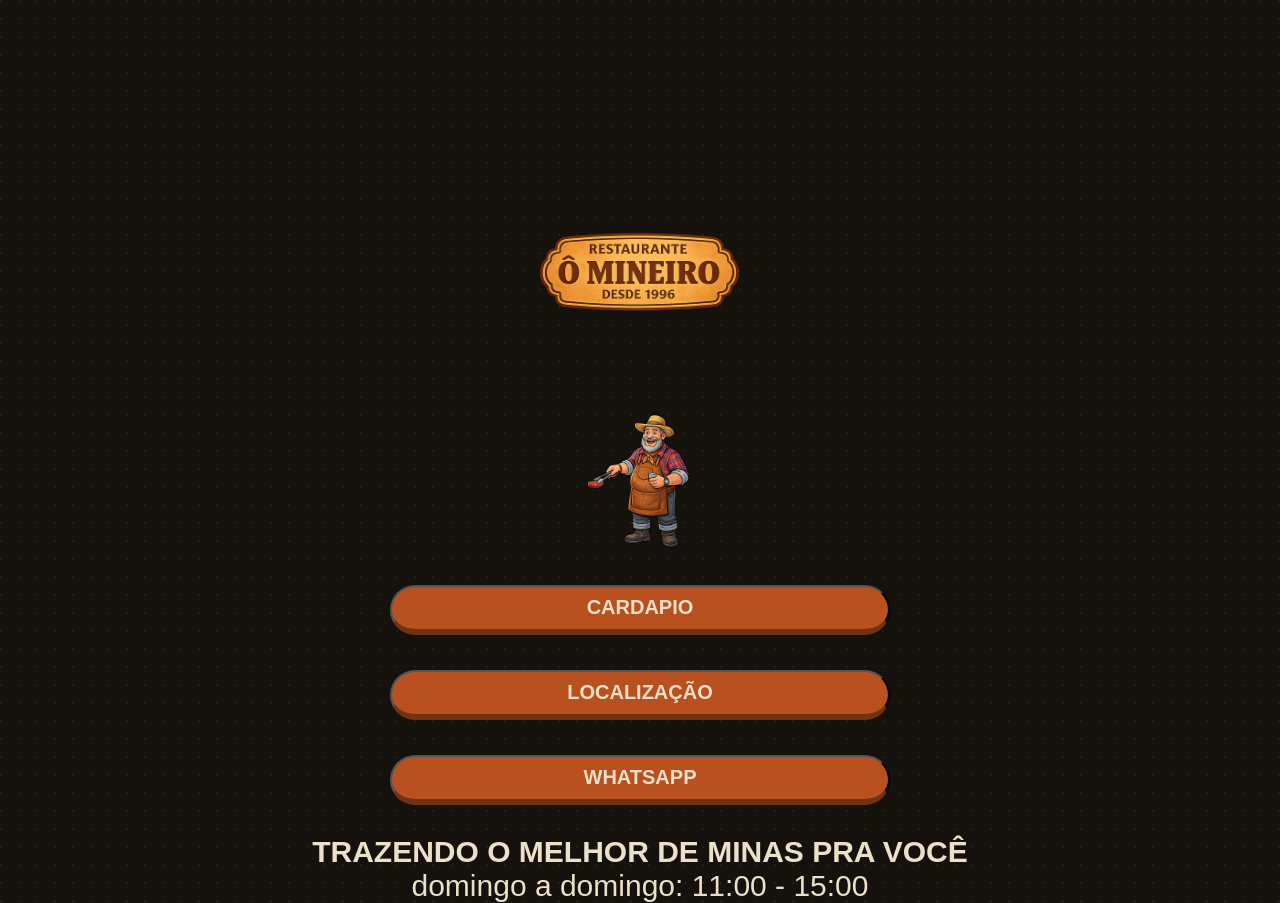
==== index.html @ f670460f "o-mineiro-mobile-pt2" ====
<!doctype html>
<html lang="pt-BR">
  <head>
    <meta charset="UTF-8" />
    <meta name="viewport" content="width=device-width, initial-scale=1.0" />
    <title>Ô Mineiro</title>
    <link rel="stylesheet" href="style.css" />
  </head>

  <body class="index">
    <img
      src="assets/logo-o-mineiro.png"
      alt="Ô Mineiro — Restaurante desde 1996"
      class="logo"
    />

    <img
      src="assets/mascote-o-mineiro.png"
      alt="Mascote Ô Mineiro"
      class="mascote"
    />

    <div class="btn">
      <input
        type="button"
        value="CARDAPIO"
        onclick="location.href = 'cardapio.html'"
      />
      <input
        type="button"
        value="LOCALIZAÇÃO"
        onclick="location.href = 'localizacao.html'"
      />
      <input
        type="button"
        value="WHATSAPP"
        onclick="window.open('https://wa.me/5581993735673', '_blank')"
      />
    </div>

    <div class="horario">
      <h4>TRAZENDO O MELHOR DE MINAS PRA VOCÊ</h4>
      <p>domingo a domingo: 11:00 - 15:00</p>
    </div>
  </body>
</html>
---- style.css ----
:root {
    --paper: #15110D;
    --ink: #EDE0C8;
    --telha: #B8501F;
    --ouro: #DB9A3F;
}

* {
    margin: 0;
    padding: 0;
    box-sizing: border-box;
}


body {
    margin: 0;
    background: var(--paper);
    background-image:
        radial-gradient(circle at 1px 1px, rgba(237, 224, 200, 0.06) 1px, transparent 0);
    background-size: 18px 18px;
    color: var(--ink);
    font-family: 'Public Sans', sans-serif;
    -webkit-font-smoothing: antialiased;
    animation: surgir 1s ease-in-out forwards;
    display: grid;
    gap: 16px;
}

@keyframes surgir {
    0% {
        opacity: 0;
        transform: translateY(-20px);
    }

    100% {
        opacity: 1;
    }
}

body.index {
    font-size: 30px;
    text-align: center;
    gap: 30px;
    margin-top: 175px;
    color: var(--ink);
}

.logo {
    width: 100%;
    max-width: 320px;
    margin: 0 auto;
    height: auto;
}

.mascote {
    width: 100%;
    max-width: 220px;
    margin: -10px auto 0;
    height: auto;
}

div.btn {
    display: flex;
    flex-direction: column;
    justify-content: center;
    align-items: center;
    background-position: center;
    gap: 35px;
}

div.btn input {
    width: 100%;
    max-width: 500px;
    height: 50px;
    border-radius: 30px;
    background-color: var(--telha);
    color: var(--ink);
    font-size: 20px;
    cursor: pointer;
    border-bottom: 6px solid #6F3212;
    font-weight: bold;

}

div.btn input:hover {
    background-color: #D06A34;
    border-bottom: 6px solid #6F3212;
    transform: translateY(-2px);
    transition: all 0.3s ease-in-out;
}

/* ===== MOBILE ===== */
@media (max-width: 640px) {
    body.index {
        font-size: 22px;
        margin-top: 60px;
        padding: 0 20px;
    }

    .logo {
        max-width: 220px;
    }

    .mascote {
        max-width: 160px;
    }

    div.btn {
        width: 100%;
        gap: 22px;
    }

    div.btn input {
        width: 100%;
        font-size: 17px;
        height: 46px;
    }

    .horario h4 {
        font-size: 16px;
    }

    .horario p {
        font-size: 14px;
    }
}
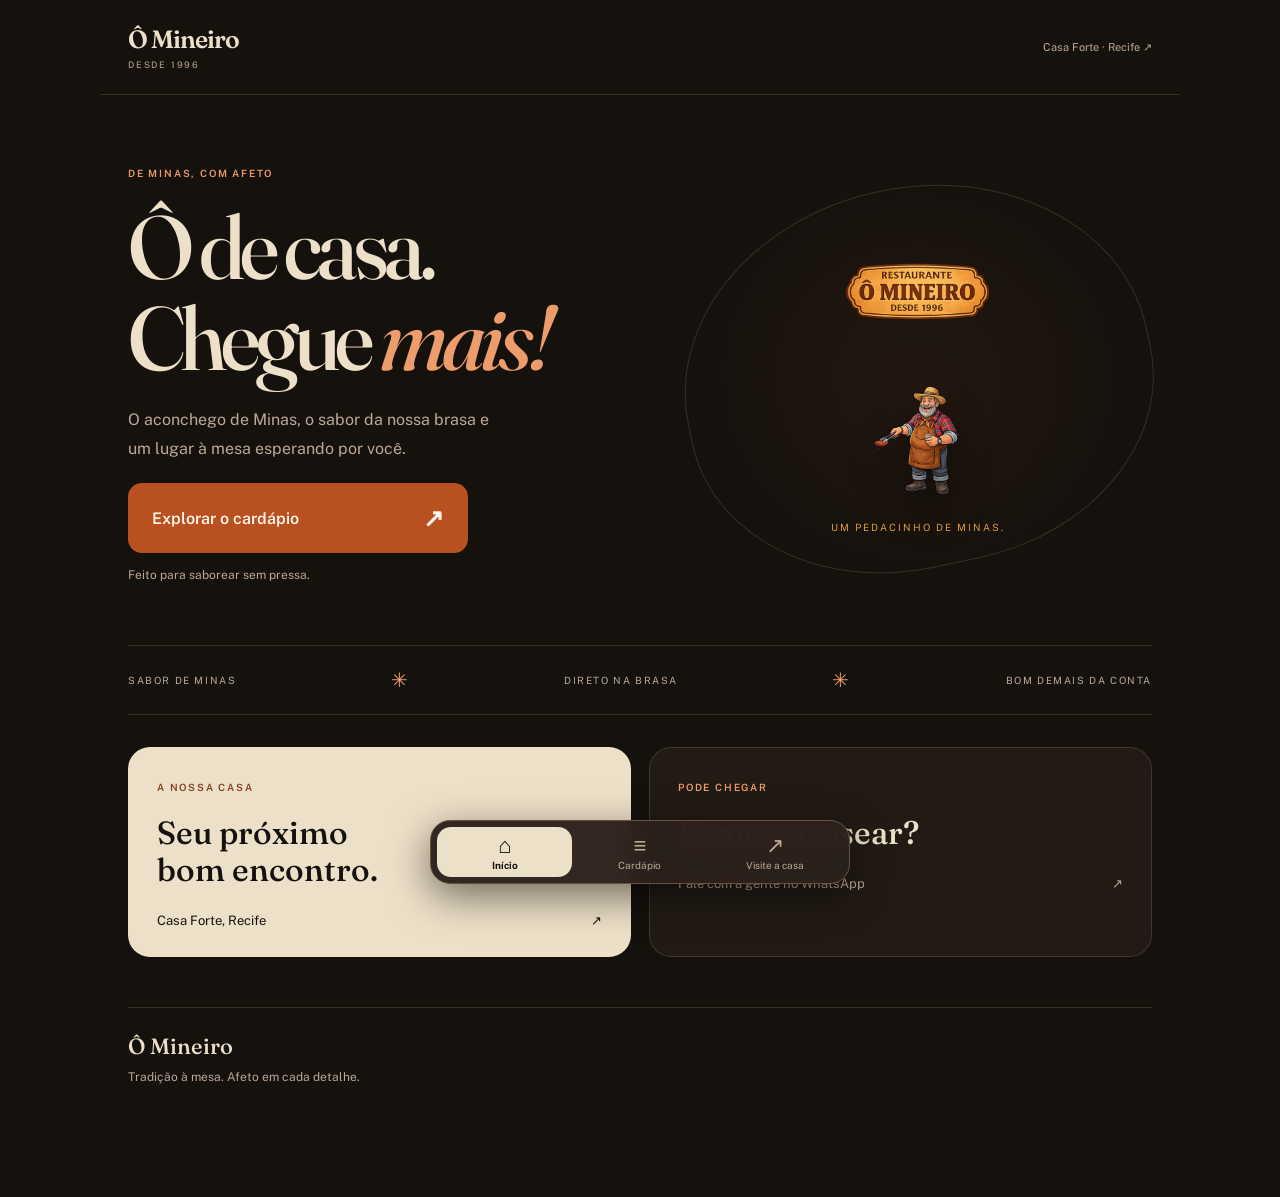
==== commit 6c4ca888: "Moderniza visual do cardapio com navegacao mobile" ====
--- a/index.html
+++ b/index.html
@@ -1,46 +1,66 @@
 <!doctype html>
 <html lang="pt-BR">
-  <head>
-    <meta charset="UTF-8" />
-    <meta name="viewport" content="width=device-width, initial-scale=1.0" />
-    <title>Ô Mineiro</title>
-    <link rel="stylesheet" href="style.css" />
-  </head>
-
-  <body class="index">
-    <img
-      src="assets/logo-o-mineiro.png"
-      alt="Ô Mineiro — Restaurante desde 1996"
-      class="logo"
-    />
-
-    <img
-      src="assets/mascote-o-mineiro.png"
-      alt="Mascote Ô Mineiro"
-      class="mascote"
-    />
-
-    <div class="btn">
-      <input
-        type="button"
-        value="CARDAPIO"
-        onclick="location.href = 'cardapio.html'"
-      />
-      <input
-        type="button"
-        value="LOCALIZAÇÃO"
-        onclick="location.href = 'localizacao.html'"
-      />
-      <input
-        type="button"
-        value="WHATSAPP"
-        onclick="window.open('https://wa.me/5581993735673', '_blank')"
-      />
-    </div>
-
-    <div class="horario">
-      <h4>TRAZENDO O MELHOR DE MINAS PRA VOCÊ</h4>
-      <p>domingo a domingo: 11:00 - 15:00</p>
-    </div>
-  </body>
-</html>
+<head>
+<meta charset="UTF-8">
+<meta name="viewport" content="width=device-width,initial-scale=1">
+<meta name="theme-color" content="#15110D">
+<title>Ô Mineiro — Um pedacinho de Minas</title>
+<link rel="preconnect" href="https://fonts.googleapis.com">
+<link rel="preconnect" href="https://fonts.gstatic.com" crossorigin>
+<link href="https://fonts.googleapis.com/css2?family=Fraunces:ital,wght@0,500;0,600;0,700;1,500&family=Public+Sans:wght@400;500;600;700&display=swap" rel="stylesheet">
+<link rel="stylesheet" href="style.css">
+</head>
+<body class="home">
+<a class="skip-link" href="#conteudo">Pular para o conteúdo</a>
+<header class="site-header">
+<a class="wordmark" href="index.html">Ô Mineiro<span>DESDE 1996</span>
+</a>
+<a class="header-location" href="localizacao.html">Casa Forte · Recife ↗</a>
+</header>
+<main id="conteudo" class="home-main">
+<section class="welcome">
+<div class="welcome-copy">
+<p class="eyebrow">DE MINAS, COM AFETO</p>
+<h1>Ô de casa.<br>Chegue <em>mais!</em>
+</h1>
+<p class="intro">O aconchego de Minas, o sabor da nossa brasa e um lugar à mesa esperando por você.</p>
+<a class="primary-action" href="cardapio.html">Explorar o cardápio <span aria-hidden="true">↗</span>
+</a>
+<p class="small-note">Feito para saborear sem pressa.</p>
+</div>
+<div class="brand-art">
+<span class="art-orbit" aria-hidden="true">
+</span>
+<img class="logo" src="assets/logo-o-mineiro.png" alt="Ô Mineiro — Restaurante desde 1996">
+<img class="mascote" src="assets/mascote-o-mineiro.png" alt="Mascote Ô Mineiro">
+<span class="art-caption">UM PEDACINHO DE MINAS.</span>
+</div>
+</section>
+<div class="ticker" aria-hidden="true">SABOR DE MINAS <span>✳</span> DIRETO NA BRASA <span>✳</span> BOM DEMAIS DA CONTA</div>
+<section class="home-links" aria-label="Conheça a casa">
+<a class="visit-card" href="localizacao.html">
+<span class="eyebrow">A NOSSA CASA</span>
+<h2>Seu próximo<br>bom encontro.</h2>
+<p>Casa Forte, Recife <span aria-hidden="true">↗</span>
+</p>
+</a>
+<a class="contact-card" href="https://wa.me/5581993735673" target="_blank" rel="noopener">
+<span class="eyebrow">PODE CHEGAR</span>
+<h2>Vamos prosear?</h2>
+<p>Fale com a gente no WhatsApp <span aria-hidden="true">↗</span>
+</p>
+</a>
+</section>
+<footer>Ô Mineiro <span>Tradição à mesa. Afeto em cada detalhe.</span>
+</footer>
+</main>
+<nav class="bottom-nav" aria-label="Navegação principal">
+<a href="index.html" aria-current="page">
+<span aria-hidden="true">⌂</span>Início</a>
+<a href="cardapio.html" >
+<span aria-hidden="true">≡</span>Cardápio</a>
+<a href="localizacao.html" >
+<span aria-hidden="true">↗</span>Visite a casa</a>
+</nav>
+</body>
+</html>
--- a/style.css
+++ b/style.css
@@ -1,126 +1,210 @@
-:root {
-    --paper: #15110D;
-    --ink: #EDE0C8;
-    --telha: #B8501F;
-    --ouro: #DB9A3F;
-}
+@import url("theme.css");
+.home-main {
+  max-width:1080px;
+  margin:auto;
+  padding:0 28px 110px
+}
+.welcome {
+  display:grid;
+  grid-template-columns:1.1fr 1fr;
+  align-items:center;
+  gap:40px;
+  padding:62px 0 48px
+}
+.welcome h1 {
+  font:500 clamp(56px,7vw,92px)/1.02 'Fraunces',Georgia,serif;
+  letter-spacing:-.055em;
+  margin:22px 0
+}
+.welcome h1 em {
+  color:var(--orange);
+  font-weight:500
+}
+.intro {
+  max-width:380px;
+  color:var(--muted);
+  line-height:1.8;
+  font-size:16px
+}
+.primary-action {
+  margin-top:20px;
+  display:flex;
+  justify-content:space-between;
+  align-items:center;
+  gap:40px;
+  background:var(--telha);
+  color:#fff5e8;
+  border-radius:14px;
+  padding:20px 24px;
+  max-width:340px;
+  font-weight:600;
+  transition:background .2s,transform .2s
+}
+.primary-action:hover {
+  background:#9d421a;
+  transform:translateY(-2px)
+}
+.primary-action span {
+  font-size:25px
+}
+.small-note {
+  font-size:12px;
+  color:var(--muted);
+  margin:15px 0
+}
+.brand-art {
+  position:relative;
+  min-height:440px;
+  display:flex;
+  flex-direction:column;
+  align-items:center;
+  justify-content:center;
+  background:radial-gradient(ellipse,#4b2b193d,transparent 70%)
+}
+.art-orbit {
+  position:absolute;
+  inset:30px 0;
+  border:1px solid var(--line);
+  border-radius:50% 50% 45% 45%;
+  transform:rotate(-12deg)
+}
+.logo {
+  position:relative;
+  width:230px;
+  max-width:80%;
+  height:auto
+}
+.mascote {
+  position:relative;
+  width:180px;
+  height:auto;
+  margin-top:6px;
+  filter:drop-shadow(0 18px 18px #0005)
+}
+.art-caption {
+  position:relative;
+  font-size:10px;
+  letter-spacing:.2em;
+  color:var(--gold);
+  margin-top:20px
+}
+.ticker {
+  display:flex;
+  align-items:center;
+  justify-content:space-between;
+  gap:12px;
+  border-block:1px solid var(--line);
+  padding:22px 0;
+  font-size:10px;
+  letter-spacing:.16em;
+  color:var(--muted)
+}
+.ticker span {
+  color:var(--orange);
+  font-size:20px
+}
+.home-links {
+  display:grid;
+  grid-template-columns:1fr 1fr;
+  gap:18px;
+  margin-top:32px
+}
+.home-links>a {
+  border:1px solid var(--line);
+  border-radius:22px;
+  padding:28px;
+  transition:border-color .2s
+}
+.home-links>a:hover {
+  border-color:var(--orange)
+}
+.visit-card {
+  background:var(--cream);
+  color:var(--paper)
+}
+.visit-card .eyebrow {
+  color:#853c1c
+}
+.home-links h2 {
+  font:500 32px/1.15 'Fraunces',Georgia,serif;
+  margin:20px 0
+}
+.home-links p {
+  font-size:13px;
+  display:flex;
+  justify-content:space-between;
+  gap:14px;
+  margin:24px 0 0
+}
+.contact-card {
+  background:var(--surface)
+}
+.contact-card p {
+  color:var(--muted)
+}
+@media(max-width:640px) {
+  .home-main {
+    padding-inline:20px
+  }
+  .welcome {
+    grid-template-columns:1fr;
+    gap:10px;
+    padding:32px 0
+  }
+  .welcome h1 {
+    font-size:60px;
+    margin:16px 0
+  }
+  .intro {
+    font-size:14px;
+    max-width:320px
+  }
+  .primary-action {
+    max-width:none;
+    padding:17px 20px
+  }
+  .brand-art {
+    min-height:290px
+  }
+  .logo {
+    width:165px
+  }
+  .mascote {
+    width:120px
+  }
+  .art-orbit {
+    inset:12px 30px
+  }
+  .art-caption {
+    margin-top:10px;
+    font-size:9px
+  }
+  .ticker {
+    font-size:8px;
+    letter-spacing:.06em;
+    padding:16px 0;
+    gap:8px
+  }
+  .ticker span {
+    font-size:14px
+  }
+  .home-links {
+    grid-template-columns:1fr;
+    gap:12px;
+    margin-top:24px
+  }
+  .home-links>a {
+    padding:24px
+  }
+  .home-links h2 br {
+    display:none
+  }
+  .home-links h2 {
+    font-size:28px;
+    margin:12px 0
+  }
+  .home-links p {
+    margin-top:18px
+  }
 
-* {
-    margin: 0;
-    padding: 0;
-    box-sizing: border-box;
-}
-
-
-body {
-    margin: 0;
-    background: var(--paper);
-    background-image:
-        radial-gradient(circle at 1px 1px, rgba(237, 224, 200, 0.06) 1px, transparent 0);
-    background-size: 18px 18px;
-    color: var(--ink);
-    font-family: 'Public Sans', sans-serif;
-    -webkit-font-smoothing: antialiased;
-    animation: surgir 1s ease-in-out forwards;
-    display: grid;
-    gap: 16px;
-}
-
-@keyframes surgir {
-    0% {
-        opacity: 0;
-        transform: translateY(-20px);
-    }
-
-    100% {
-        opacity: 1;
-    }
-}
-
-body.index {
-    font-size: 30px;
-    text-align: center;
-    gap: 30px;
-    margin-top: 175px;
-    color: var(--ink);
-}
-
-.logo {
-    width: 100%;
-    max-width: 320px;
-    margin: 0 auto;
-    height: auto;
-}
-
-.mascote {
-    width: 100%;
-    max-width: 220px;
-    margin: -10px auto 0;
-    height: auto;
-}
-
-div.btn {
-    display: flex;
-    flex-direction: column;
-    justify-content: center;
-    align-items: center;
-    background-position: center;
-    gap: 35px;
-}
-
-div.btn input {
-    width: 100%;
-    max-width: 500px;
-    height: 50px;
-    border-radius: 30px;
-    background-color: var(--telha);
-    color: var(--ink);
-    font-size: 20px;
-    cursor: pointer;
-    border-bottom: 6px solid #6F3212;
-    font-weight: bold;
-
-}
-
-div.btn input:hover {
-    background-color: #D06A34;
-    border-bottom: 6px solid #6F3212;
-    transform: translateY(-2px);
-    transition: all 0.3s ease-in-out;
-}
-
-/* ===== MOBILE ===== */
-@media (max-width: 640px) {
-    body.index {
-        font-size: 22px;
-        margin-top: 60px;
-        padding: 0 20px;
-    }
-
-    .logo {
-        max-width: 220px;
-    }
-
-    .mascote {
-        max-width: 160px;
-    }
-
-    div.btn {
-        width: 100%;
-        gap: 22px;
-    }
-
-    div.btn input {
-        width: 100%;
-        font-size: 17px;
-        height: 46px;
-    }
-
-    .horario h4 {
-        font-size: 16px;
-    }
-
-    .horario p {
-        font-size: 14px;
-    }
-}+}
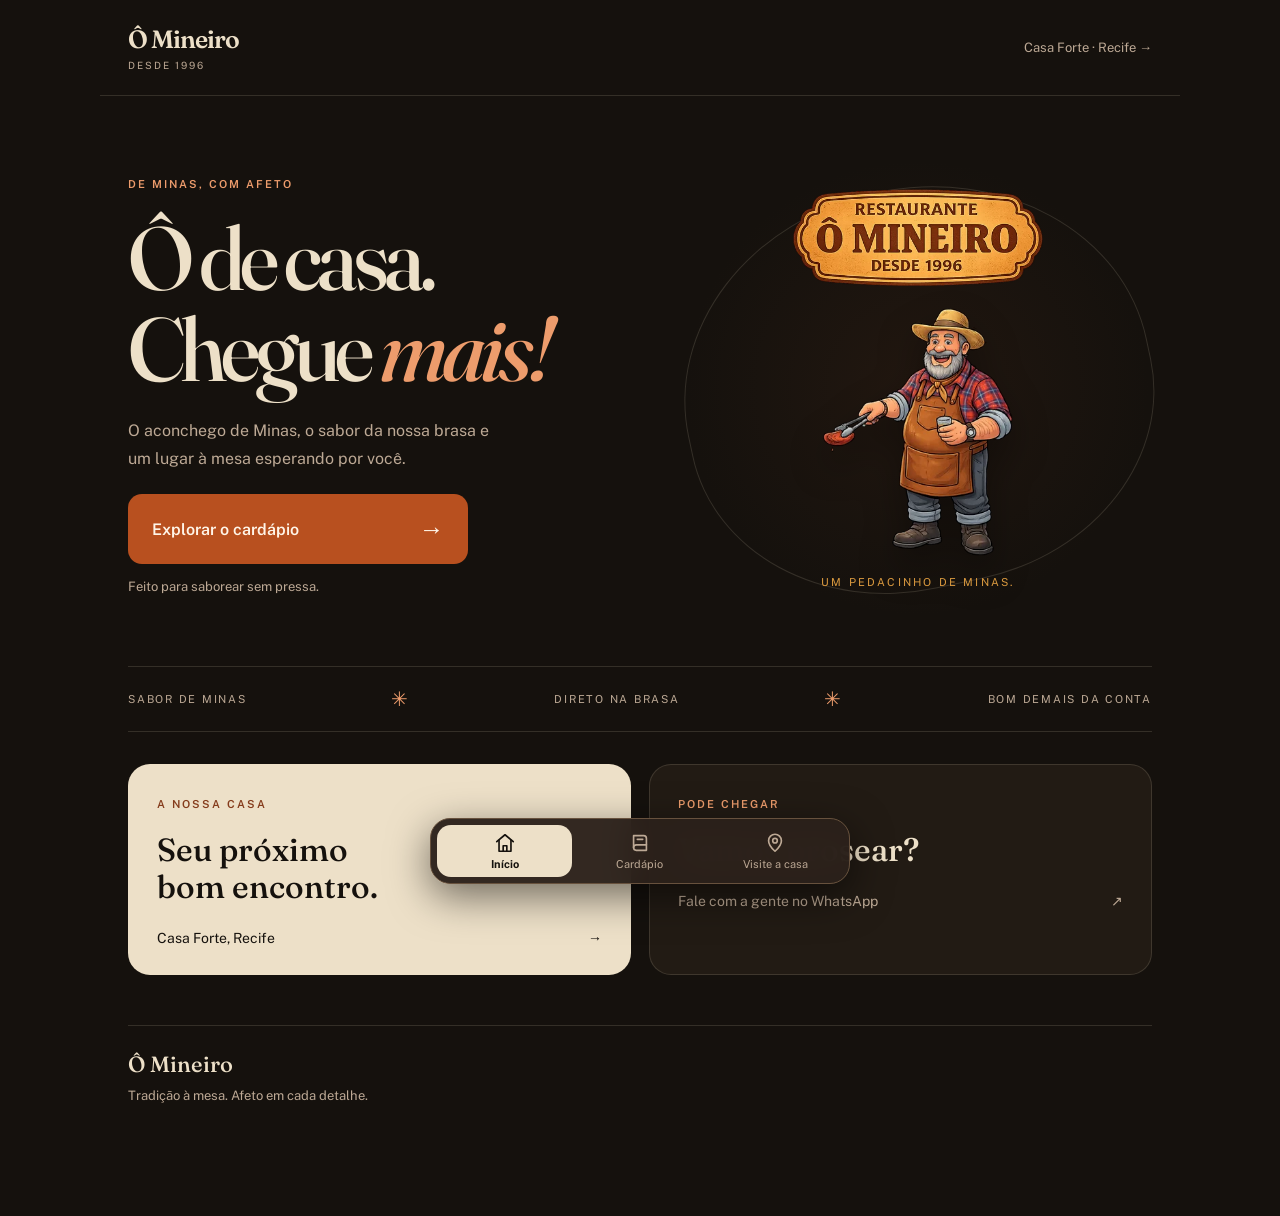
==== commit a765909f: "Cardapio: espetinhos, caldinhos e novos petiscos; corrige links de compartilhamento" ====
--- a/index.html
+++ b/index.html
@@ -1,66 +1,83 @@
 <!doctype html>
 <html lang="pt-BR">
 <head>
-<meta charset="UTF-8">
-<meta name="viewport" content="width=device-width,initial-scale=1">
-<meta name="theme-color" content="#15110D">
-<title>Ô Mineiro — Um pedacinho de Minas</title>
-<link rel="preconnect" href="https://fonts.googleapis.com">
-<link rel="preconnect" href="https://fonts.gstatic.com" crossorigin>
-<link href="https://fonts.googleapis.com/css2?family=Fraunces:ital,wght@0,500;0,600;0,700;1,500&family=Public+Sans:wght@400;500;600;700&display=swap" rel="stylesheet">
-<link rel="stylesheet" href="style.css">
+  <meta charset="UTF-8">
+  <meta name="viewport" content="width=device-width, initial-scale=1">
+  <meta name="theme-color" content="#15110D">
+  <title>Ô Mineiro — Um pedacinho de Minas</title>
+  <meta name="description" content="Ô Mineiro, restaurante de comida mineira em Casa Forte, Recife. Hambúrgueres, espetinhos na brasa, petiscos e caldinhos com o aconchego de Minas.">
+
+  <link rel="icon" type="image/png" href="assets/favicon.png">
+  <link rel="apple-touch-icon" href="assets/apple-touch-icon.png">
+
+  <meta property="og:type" content="website">
+  <meta property="og:site_name" content="Ô Mineiro">
+  <meta property="og:locale" content="pt_BR">
+  <meta property="og:title" content="Ô Mineiro — Um pedacinho de Minas">
+  <meta property="og:description" content="O aconchego de Minas e o sabor da brasa em Casa Forte, Recife.">
+  <meta property="og:url" content="https://dev-juanvictor.github.io/o-mineiro-mobile-2pt/">
+  <meta property="og:image" content="https://dev-juanvictor.github.io/o-mineiro-mobile-2pt/assets/og-image.jpg">
+  <meta property="og:image:width" content="1200">
+  <meta property="og:image:height" content="630">
+  <meta name="twitter:card" content="summary_large_image">
+
+  <link rel="preconnect" href="https://fonts.googleapis.com">
+  <link rel="preconnect" href="https://fonts.gstatic.com" crossorigin>
+  <link href="https://fonts.googleapis.com/css2?family=Fraunces:ital,opsz,wght@0,9..144,500;0,9..144,600;1,9..144,500&family=Public+Sans:wght@400;500;600;700&display=swap" rel="stylesheet">
+  <link rel="stylesheet" href="theme.css">
+  <link rel="stylesheet" href="style.css">
 </head>
 <body class="home">
-<a class="skip-link" href="#conteudo">Pular para o conteúdo</a>
-<header class="site-header">
-<a class="wordmark" href="index.html">Ô Mineiro<span>DESDE 1996</span>
-</a>
-<a class="header-location" href="localizacao.html">Casa Forte · Recife ↗</a>
-</header>
-<main id="conteudo" class="home-main">
-<section class="welcome">
-<div class="welcome-copy">
-<p class="eyebrow">DE MINAS, COM AFETO</p>
-<h1>Ô de casa.<br>Chegue <em>mais!</em>
-</h1>
-<p class="intro">O aconchego de Minas, o sabor da nossa brasa e um lugar à mesa esperando por você.</p>
-<a class="primary-action" href="cardapio.html">Explorar o cardápio <span aria-hidden="true">↗</span>
-</a>
-<p class="small-note">Feito para saborear sem pressa.</p>
-</div>
-<div class="brand-art">
-<span class="art-orbit" aria-hidden="true">
-</span>
-<img class="logo" src="assets/logo-o-mineiro.png" alt="Ô Mineiro — Restaurante desde 1996">
-<img class="mascote" src="assets/mascote-o-mineiro.png" alt="Mascote Ô Mineiro">
-<span class="art-caption">UM PEDACINHO DE MINAS.</span>
-</div>
-</section>
-<div class="ticker" aria-hidden="true">SABOR DE MINAS <span>✳</span> DIRETO NA BRASA <span>✳</span> BOM DEMAIS DA CONTA</div>
-<section class="home-links" aria-label="Conheça a casa">
-<a class="visit-card" href="localizacao.html">
-<span class="eyebrow">A NOSSA CASA</span>
-<h2>Seu próximo<br>bom encontro.</h2>
-<p>Casa Forte, Recife <span aria-hidden="true">↗</span>
-</p>
-</a>
-<a class="contact-card" href="https://wa.me/5581993735673" target="_blank" rel="noopener">
-<span class="eyebrow">PODE CHEGAR</span>
-<h2>Vamos prosear?</h2>
-<p>Fale com a gente no WhatsApp <span aria-hidden="true">↗</span>
-</p>
-</a>
-</section>
-<footer>Ô Mineiro <span>Tradição à mesa. Afeto em cada detalhe.</span>
-</footer>
-</main>
-<nav class="bottom-nav" aria-label="Navegação principal">
-<a href="index.html" aria-current="page">
-<span aria-hidden="true">⌂</span>Início</a>
-<a href="cardapio.html" >
-<span aria-hidden="true">≡</span>Cardápio</a>
-<a href="localizacao.html" >
-<span aria-hidden="true">↗</span>Visite a casa</a>
-</nav>
+  <a class="skip-link" href="#conteudo">Pular para o conteúdo</a>
+
+  <header class="site-header">
+    <a class="wordmark" href="index.html">Ô Mineiro<span>DESDE 1996</span></a>
+    <a class="header-location" href="localizacao.html">Casa Forte · Recife →</a>
+  </header>
+
+  <main id="conteudo" class="home-main">
+    <section class="welcome">
+      <div class="welcome-copy">
+        <p class="eyebrow">De Minas, com afeto</p>
+        <h1>Ô de casa.<br>Chegue <em>mais!</em></h1>
+        <p class="intro">O aconchego de Minas, o sabor da nossa brasa e um lugar à mesa esperando por você.</p>
+        <a class="primary-action" href="cardapio.html">Explorar o cardápio <span aria-hidden="true">→</span></a>
+        <p class="small-note">Feito para saborear sem pressa.</p>
+      </div>
+
+      <div class="brand-art">
+        <span class="art-orbit" aria-hidden="true"></span>
+        <img class="logo" src="assets/logo-o-mineiro.webp" width="438" height="171" alt="Ô Mineiro — Restaurante desde 1996">
+        <img class="mascote" src="assets/mascote-o-mineiro.webp" width="278" height="362" alt="Mascote do Ô Mineiro: um mineiro sorridente de chapéu de palha e avental, segurando um pegador com carne">
+        <span class="art-caption">UM PEDACINHO DE MINAS.</span>
+      </div>
+    </section>
+
+    <div class="ticker" aria-hidden="true">SABOR DE MINAS <span>✳</span> DIRETO NA BRASA <span>✳</span> BOM DEMAIS DA CONTA</div>
+
+    <section class="home-links" aria-label="Conheça a casa">
+      <a class="visit-card" href="localizacao.html">
+        <span class="eyebrow">A nossa casa</span>
+        <h2>Seu próximo <br>bom encontro.</h2>
+        <p>Casa Forte, Recife <span aria-hidden="true">→</span></p>
+      </a>
+      <a class="contact-card" href="https://wa.me/5581993735673" target="_blank" rel="noopener">
+        <span class="eyebrow">Pode chegar</span>
+        <h2>Vamos prosear?</h2>
+        <p>Fale com a gente no WhatsApp <span aria-hidden="true">↗</span></p>
+      </a>
+    </section>
+
+    <footer>Ô Mineiro <span>Tradição à mesa. Afeto em cada detalhe.</span></footer>
+  </main>
+
+  <nav class="bottom-nav" aria-label="Navegação principal">
+    <a href="index.html" aria-current="page">
+      <svg class="icon" viewBox="0 0 24 24" aria-hidden="true"><path d="M3 10.5 12 3l9 7.5"/><path d="M5.5 9v12h13V9"/><path d="M10 21v-6h4v6"/></svg>Início</a>
+    <a href="cardapio.html">
+      <svg class="icon" viewBox="0 0 24 24" aria-hidden="true"><path d="M5 4h11a3 3 0 0 1 3 3v13H8a3 3 0 0 1-3-3z"/><path d="M5 17a3 3 0 0 1 3-3h11"/><path d="M9 8h6"/></svg>Cardápio</a>
+    <a href="localizacao.html">
+      <svg class="icon" viewBox="0 0 24 24" aria-hidden="true"><path d="M12 21s-7-6.2-7-11.5a7 7 0 0 1 14 0C19 14.8 12 21 12 21z"/><circle cx="12" cy="9.5" r="2.5"/></svg>Visite a casa</a>
+  </nav>
 </body>
-</html>+</html>
--- a/theme.css
+++ b/theme.css
@@ -0,0 +1,183 @@
+:root {
+  --paper: #15110D;
+  --surface: #221B14;
+  --cream: #EDE0C8;
+  --muted: #bda995;
+  --telha: #B8501F;
+  --orange: #ed9c6c;
+  --gold: #DB9A3F;
+  --line: rgba(237, 224, 200, .14);
+}
+
+* {
+  box-sizing: border-box;
+}
+
+html {
+  scroll-behavior: smooth;
+  scroll-padding-top: 95px;
+}
+
+body {
+  margin: 0;
+  background: var(--paper);
+  color: var(--cream);
+  font-family: 'Public Sans', Arial, sans-serif;
+  -webkit-font-smoothing: antialiased;
+}
+
+a {
+  color: inherit;
+  text-decoration: none;
+}
+
+a:focus-visible {
+  outline: 3px solid var(--gold);
+  outline-offset: 5px;
+}
+
+img {
+  max-width: 100%;
+  height: auto;
+}
+
+/* Ícones SVG (traço herda a cor do texto) */
+.icon {
+  width: 22px;
+  height: 22px;
+  flex-shrink: 0;
+  fill: none;
+  stroke: currentColor;
+  stroke-width: 1.8;
+  stroke-linecap: round;
+  stroke-linejoin: round;
+}
+
+/* Cabeçalho */
+.site-header {
+  max-width: 1080px;
+  margin: auto;
+  padding: 24px 28px;
+  display: flex;
+  justify-content: space-between;
+  align-items: center;
+  gap: 16px;
+  border-bottom: 1px solid var(--line);
+}
+
+.wordmark {
+  font: 600 25px 'Fraunces', Georgia, serif;
+  letter-spacing: -1px;
+}
+
+.wordmark span {
+  display: block;
+  font: 10px 'Public Sans', Arial, sans-serif;
+  letter-spacing: .2em;
+  margin-top: 5px;
+  color: var(--muted);
+}
+
+.header-location {
+  font-size: 13px;
+  color: var(--muted);
+  padding: 12px 0;
+}
+
+.eyebrow {
+  font: 600 11px 'Public Sans', Arial, sans-serif;
+  letter-spacing: .18em;
+  text-transform: uppercase;
+  color: var(--orange);
+}
+
+/* Rodapé */
+footer {
+  margin: 50px 0 0;
+  border-top: 1px solid var(--line);
+  padding-top: 24px;
+  font: 500 22px 'Fraunces', Georgia, serif;
+  color: var(--cream);
+}
+
+footer span {
+  display: block;
+  font: 13px/1.6 'Public Sans', Arial, sans-serif;
+  color: var(--muted);
+  margin-top: 8px;
+}
+
+/* Navegação inferior */
+.bottom-nav {
+  position: fixed;
+  bottom: 16px;
+  left: 50%;
+  transform: translateX(-50%);
+  z-index: 20;
+  display: flex;
+  width: min(420px, calc(100% - 32px));
+  padding: 6px;
+  padding-bottom: max(6px, env(safe-area-inset-bottom));
+  background: #2b211bf5;
+  border: 1px solid #67513d;
+  border-radius: 20px;
+  box-shadow: 0 12px 40px #0008;
+  backdrop-filter: blur(16px);
+  -webkit-backdrop-filter: blur(16px);
+}
+
+.bottom-nav a {
+  flex: 1;
+  display: flex;
+  flex-direction: column;
+  align-items: center;
+  justify-content: center;
+  gap: 4px;
+  font-size: 11px;
+  min-height: 52px;
+  border-radius: 14px;
+  color: var(--muted);
+}
+
+.bottom-nav a[aria-current] {
+  background: var(--cream);
+  color: var(--paper);
+  font-weight: 700;
+}
+
+.skip-link {
+  position: absolute;
+  top: -100px;
+  left: 16px;
+  padding: 16px;
+  background: var(--cream);
+  color: var(--paper);
+  z-index: 99;
+}
+
+.skip-link:focus {
+  top: 12px;
+}
+
+@media (max-width: 640px) {
+  .site-header {
+    padding: 20px;
+  }
+
+  .wordmark {
+    font-size: 23px;
+  }
+}
+
+@media (prefers-reduced-motion: reduce) {
+  html {
+    scroll-behavior: auto;
+  }
+
+  *,
+  *::before,
+  *::after {
+    animation: none !important;
+    transition: none !important;
+  }
+}
--- a/style.css
+++ b/style.css
@@ -1,210 +1,249 @@
-@import url("theme.css");
 .home-main {
-  max-width:1080px;
-  margin:auto;
-  padding:0 28px 110px
-}
+  max-width: 1080px;
+  margin: auto;
+  padding: 0 28px 110px;
+}
+
 .welcome {
-  display:grid;
-  grid-template-columns:1.1fr 1fr;
-  align-items:center;
-  gap:40px;
-  padding:62px 0 48px
-}
+  display: grid;
+  grid-template-columns: 1.1fr 1fr;
+  align-items: center;
+  gap: 40px;
+  padding: 62px 0 48px;
+}
+
 .welcome h1 {
-  font:500 clamp(56px,7vw,92px)/1.02 'Fraunces',Georgia,serif;
-  letter-spacing:-.055em;
-  margin:22px 0
-}
+  font: 500 clamp(56px, 7vw, 92px)/1.02 'Fraunces', Georgia, serif;
+  letter-spacing: -.055em;
+  margin: 22px 0;
+}
+
 .welcome h1 em {
-  color:var(--orange);
-  font-weight:500
-}
+  color: var(--orange);
+  font-weight: 500;
+}
+
 .intro {
-  max-width:380px;
-  color:var(--muted);
-  line-height:1.8;
-  font-size:16px
-}
+  max-width: 380px;
+  color: var(--muted);
+  line-height: 1.8;
+  font-size: 16px;
+}
+
 .primary-action {
-  margin-top:20px;
-  display:flex;
-  justify-content:space-between;
-  align-items:center;
-  gap:40px;
-  background:var(--telha);
-  color:#fff5e8;
-  border-radius:14px;
-  padding:20px 24px;
-  max-width:340px;
-  font-weight:600;
-  transition:background .2s,transform .2s
-}
+  margin-top: 20px;
+  display: flex;
+  justify-content: space-between;
+  align-items: center;
+  gap: 40px;
+  background: var(--telha);
+  color: #fff5e8;
+  border-radius: 14px;
+  padding: 20px 24px;
+  max-width: 340px;
+  font-weight: 600;
+  transition: background .2s, transform .2s;
+}
+
 .primary-action:hover {
-  background:#9d421a;
-  transform:translateY(-2px)
-}
+  background: #9d421a;
+  transform: translateY(-2px);
+}
+
 .primary-action span {
-  font-size:25px
-}
+  font-size: 25px;
+}
+
 .small-note {
-  font-size:12px;
-  color:var(--muted);
-  margin:15px 0
-}
+  font-size: 13px;
+  color: var(--muted);
+  margin: 15px 0;
+}
+
 .brand-art {
-  position:relative;
-  min-height:440px;
-  display:flex;
-  flex-direction:column;
-  align-items:center;
-  justify-content:center;
-  background:radial-gradient(ellipse,#4b2b193d,transparent 70%)
-}
+  position: relative;
+  min-height: 460px;
+  display: flex;
+  flex-direction: column;
+  align-items: center;
+  justify-content: center;
+  background: radial-gradient(ellipse, #4b2b193d, transparent 70%);
+}
+
 .art-orbit {
-  position:absolute;
-  inset:30px 0;
-  border:1px solid var(--line);
-  border-radius:50% 50% 45% 45%;
-  transform:rotate(-12deg)
-}
+  position: absolute;
+  inset: 30px 0;
+  border: 1px solid var(--line);
+  border-radius: 50% 50% 45% 45%;
+  transform: rotate(-12deg);
+}
+
 .logo {
-  position:relative;
-  width:230px;
-  max-width:80%;
-  height:auto
-}
+  position: relative;
+  width: 250px;
+}
+
 .mascote {
-  position:relative;
-  width:180px;
-  height:auto;
-  margin-top:6px;
-  filter:drop-shadow(0 18px 18px #0005)
-}
+  position: relative;
+  width: 190px;
+  margin-top: 22px;
+  filter: drop-shadow(0 18px 18px #0005);
+}
+
 .art-caption {
-  position:relative;
-  font-size:10px;
-  letter-spacing:.2em;
-  color:var(--gold);
-  margin-top:20px
-}
+  position: relative;
+  font-size: 11px;
+  letter-spacing: .2em;
+  color: var(--gold);
+  margin-top: 20px;
+}
+
 .ticker {
-  display:flex;
-  align-items:center;
-  justify-content:space-between;
-  gap:12px;
-  border-block:1px solid var(--line);
-  padding:22px 0;
-  font-size:10px;
-  letter-spacing:.16em;
-  color:var(--muted)
-}
+  display: flex;
+  flex-wrap: wrap;
+  align-items: center;
+  justify-content: space-between;
+  gap: 8px 12px;
+  border-block: 1px solid var(--line);
+  padding: 22px 0;
+  font-size: 11px;
+  letter-spacing: .16em;
+  color: var(--muted);
+}
+
 .ticker span {
-  color:var(--orange);
-  font-size:20px
-}
+  color: var(--orange);
+  font-size: 20px;
+  line-height: 1;
+}
+
 .home-links {
-  display:grid;
-  grid-template-columns:1fr 1fr;
-  gap:18px;
-  margin-top:32px
-}
-.home-links>a {
-  border:1px solid var(--line);
-  border-radius:22px;
-  padding:28px;
-  transition:border-color .2s
-}
-.home-links>a:hover {
-  border-color:var(--orange)
-}
+  display: grid;
+  grid-template-columns: 1fr 1fr;
+  gap: 18px;
+  margin-top: 32px;
+}
+
+.home-links > a {
+  border: 1px solid var(--line);
+  border-radius: 22px;
+  padding: 28px;
+  transition: border-color .2s;
+}
+
+.home-links > a:hover {
+  border-color: var(--orange);
+}
+
 .visit-card {
-  background:var(--cream);
-  color:var(--paper)
-}
+  background: var(--cream);
+  color: var(--paper);
+}
+
 .visit-card .eyebrow {
-  color:#853c1c
-}
+  color: #853c1c;
+}
+
 .home-links h2 {
-  font:500 32px/1.15 'Fraunces',Georgia,serif;
-  margin:20px 0
-}
+  font: 500 32px/1.15 'Fraunces', Georgia, serif;
+  margin: 20px 0;
+}
+
 .home-links p {
-  font-size:13px;
-  display:flex;
-  justify-content:space-between;
-  gap:14px;
-  margin:24px 0 0
-}
+  font-size: 14px;
+  display: flex;
+  justify-content: space-between;
+  gap: 14px;
+  margin: 24px 0 0;
+}
+
 .contact-card {
-  background:var(--surface)
-}
+  background: var(--surface);
+}
+
 .contact-card p {
-  color:var(--muted)
-}
-@media(max-width:640px) {
+  color: var(--muted);
+}
+
+@media (max-width: 640px) {
   .home-main {
-    padding-inline:20px
-  }
+    padding-inline: 20px;
+  }
+
   .welcome {
-    grid-template-columns:1fr;
-    gap:10px;
-    padding:32px 0
-  }
+    grid-template-columns: 1fr;
+    gap: 10px;
+    padding: 32px 0;
+  }
+
   .welcome h1 {
-    font-size:60px;
-    margin:16px 0
-  }
+    font-size: 60px;
+    margin: 16px 0;
+  }
+
   .intro {
-    font-size:14px;
-    max-width:320px
-  }
+    font-size: 15px;
+    max-width: 320px;
+  }
+
   .primary-action {
-    max-width:none;
-    padding:17px 20px
-  }
+    max-width: none;
+    padding: 17px 20px;
+  }
+
   .brand-art {
-    min-height:290px
-  }
+    min-height: 360px;
+  }
+
   .logo {
-    width:165px
-  }
+    width: 190px;
+  }
+
   .mascote {
-    width:120px
-  }
+    width: 150px;
+    margin-top: 16px;
+  }
+
   .art-orbit {
-    inset:12px 30px
-  }
+    inset: 8px 24px;
+  }
+
   .art-caption {
-    margin-top:10px;
-    font-size:9px
-  }
+    margin-top: 14px;
+    font-size: 10px;
+  }
+
   .ticker {
-    font-size:8px;
-    letter-spacing:.06em;
-    padding:16px 0;
-    gap:8px
-  }
+    justify-content: center;
+    font-size: 10px;
+    letter-spacing: .1em;
+    padding: 16px 0;
+  }
+
   .ticker span {
-    font-size:14px
-  }
+    font-size: 14px;
+  }
+
   .home-links {
-    grid-template-columns:1fr;
-    gap:12px;
-    margin-top:24px
-  }
-  .home-links>a {
-    padding:24px
-  }
+    grid-template-columns: 1fr;
+    gap: 12px;
+    margin-top: 24px;
+  }
+
+  .home-links > a {
+    padding: 24px;
+  }
+
   .home-links h2 br {
-    display:none
-  }
+    display: none;
+  }
+
   .home-links h2 {
-    font-size:28px;
-    margin:12px 0
-  }
+    font-size: 28px;
+    margin: 12px 0;
+  }
+
   .home-links p {
-    margin-top:18px
-  }
-
-}
+    margin-top: 18px;
+  }
+}
